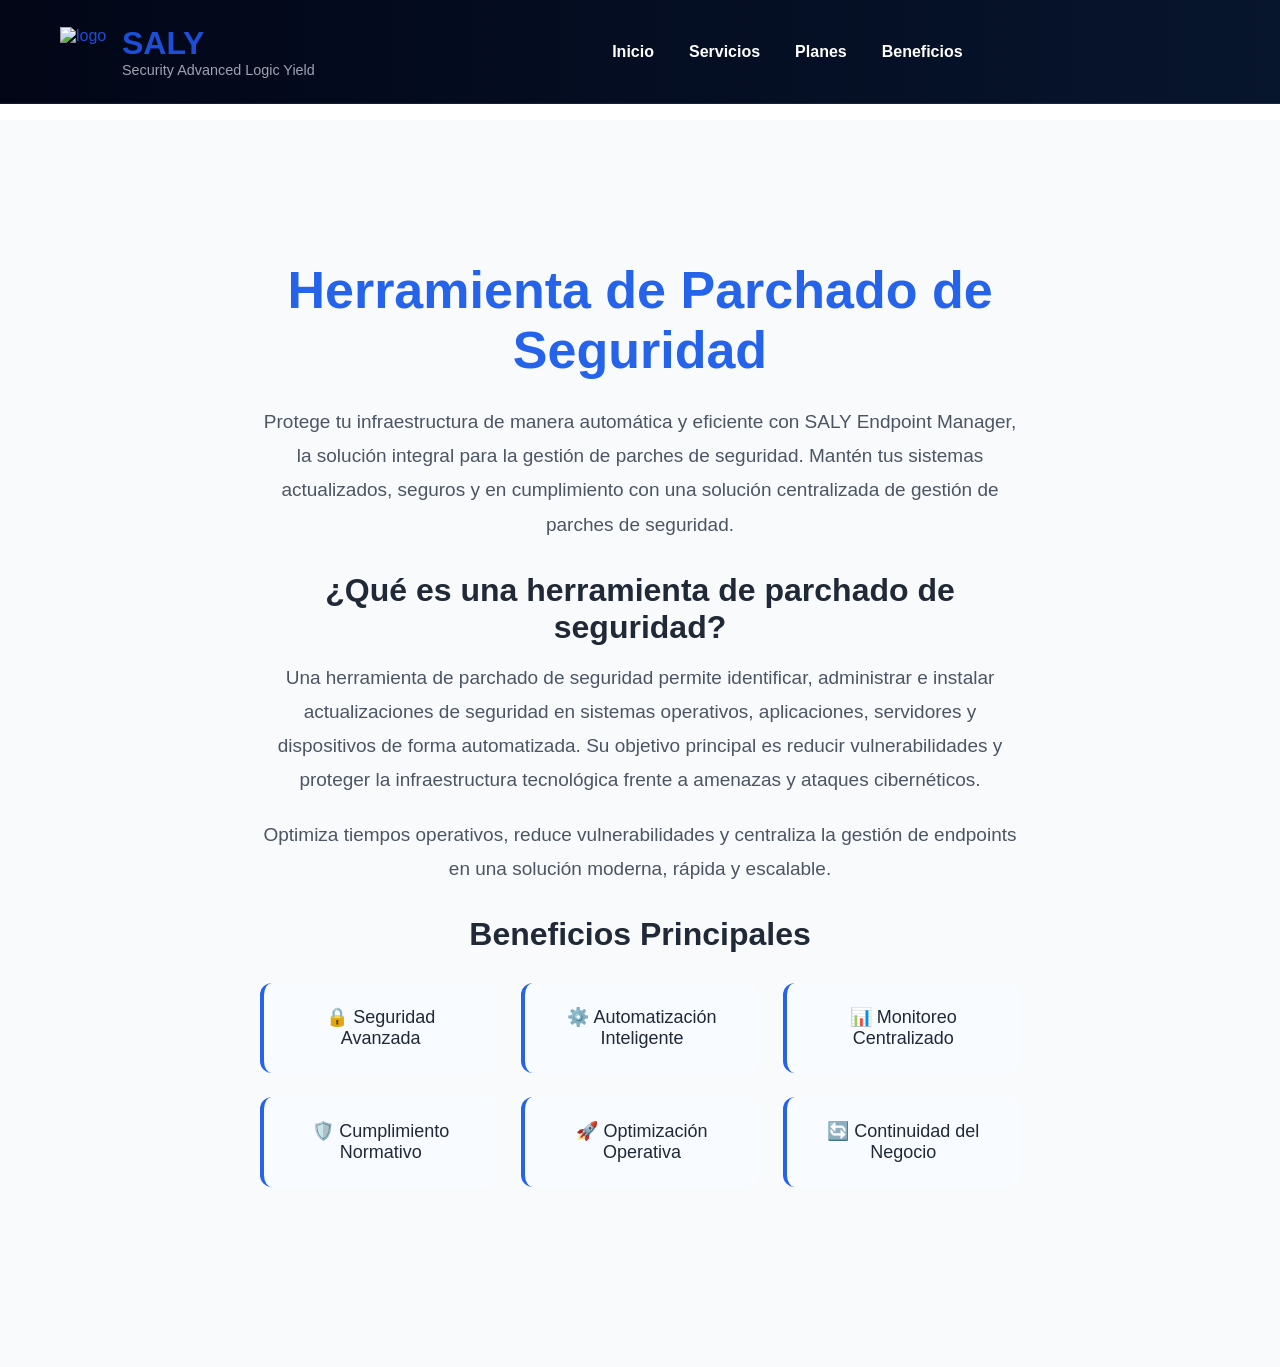
==== aparta/beneficios.html @ e2c3a2bc "Add files via upload" ====
<!doctype html>
<html lang="es">
  <head>
    <meta charset="UTF-8" />
    <meta name="viewport" content="width=device-width, initial-scale=1.0" />
    <title>SALY - Security Advanced Logic Yield</title>

    <style>
      * {
        margin: 0;
        padding: 0;
        box-sizing: border-box;
        font-family: Arial, sans-serif;
      }

      body {
        background: #ffffff;
        color: #1d4ed8;
        padding-top: 120px;
      }

      header {
        padding: 25px 60px;
        background: linear-gradient(90deg, #020617, #07152d);
        border-bottom: 1px solid rgba(255, 255, 255, 0.08);
        position: fixed;
        top: 0;
        left: 0;
        width: 100%;
        z-index: 1000;
      }

      nav {
        display: flex;
        justify-content: space-between;
        align-items: center;
        gap: 40px;
      }

      .logo {
        display: flex;
        align-items: center;
        gap: 12px;
        flex-shrink: 0;
      }

      .logo img {
        width: 50px;
        height: 50px;
      }

      .logo-text h1 {
        font-size: 2rem;
      }
      .logo-text p {
        font-size: 0.9rem;
        color: #9ca3af;
      }

      .menu {
        display: flex;
        gap: 35px;
        list-style: none;
        flex: 1;
        justify-content: center;
      }

      .menu a {
        text-decoration: none;
        color: #ffffff;
        font-weight: 600;
        transition: 0.3s;
        font-size: 1rem;
      }

      .menu a:hover {
        color: #22d3ee;
      }

      .contact-btn {
        display: inline-block;
        padding: 10px 25px;
        border: 2px solid #22d3ee;
        color: #22d3ee;
        text-decoration: none;
        border-radius: 8px;
        font-weight: 600;
        transition: 0.3s;
        white-space: nowrap;
        flex-shrink: 0;
      }

      .contact-btn:hover {
        background: #22d3ee;
        color: #020617;
      }

      .hero {
        padding: 80px 40px;
        background: #f9fafb;
      }

      .hero h1 {
        font-size: 3rem;
        margin-bottom: 20px;
        color: #1f2937;
      }

      .hero p {
        color: #6b7280;
        line-height: 1.8;
        max-width: 800px;
      }

      .back-link {
        display: inline-block;
        margin: 30px auto 0;
        padding: 14px 30px;
        background: #2563eb;
        color: white;
        text-decoration: none;
        border-radius: 10px;
        font-weight: bold;
        transition: 0.3s;
        box-shadow: 0 4px 12px rgba(37, 99, 235, 0.2);
      }

      .back-link:hover {
        background: #1d4ed8;
        transform: translateY(-2px);
        box-shadow: 0 6px 16px rgba(37, 99, 235, 0.3);
      }

      .container {
        width: 100%;
        max-width: 1400px;
        display: flex;
        align-items: center;
        justify-content: center;
        gap: 40px;
        margin: 0 auto;
        padding: 60px 40px;
      }

      /* IMAGEN */
      .image-box {
        flex: 1;
        display: flex;
        justify-content: center;
      }

      .image-box img {
        width: 100%;
        max-width: 700px;
        border-radius: 20px;
        box-shadow: 0 10px 30px rgba(37, 99, 235, 0.15);
      }

      /* TEXTO */
      .text-box {
        flex: 1;
        max-width: 760px;
        margin: 0 auto;
        text-align: center;
      }

      .text-box h1 {
        font-size: 52px;
        margin-bottom: 25px;
        color: #2563eb;
      }

      .text-box h2 {
        font-size: 2rem;
        margin: 30px 0 15px;
        color: #1f2937;
      }

      .text-box p {
        font-size: 19px;
        line-height: 1.8;
        color: #4b5563;
        margin: 0 auto 20px;
        max-width: 760px;
      }

      .highlight {
        color: #2563eb;
        font-weight: bold;
      }

      .btn {
        display: inline-block;
        margin-top: 15px;
        padding: 14px 30px;
        background: #2563eb;
        color: white;
        text-decoration: none;
        border-radius: 10px;
        font-weight: bold;
        transition: 0.3s;
        box-shadow: 0 4px 12px rgba(37, 99, 235, 0.2);
      }

      .btn:hover {
        background: #1d4ed8;
        transform: translateY(-2px);
        box-shadow: 0 6px 16px rgba(37, 99, 235, 0.3);
      }

      .benefits-list {
        display: grid;
        grid-template-columns: repeat(3, 1fr);
        gap: 24px;
        margin: 30px auto 40px;
        max-width: 980px;
        list-style: none;
        padding: 0;
      }

      .benefits-list li {
        display: flex;
        align-items: center;
        justify-content: center;
        padding: 22px;
        background: #f8fbff;
        border-radius: 12px;
        border-left: 4px solid #2563eb;
        font-size: 18px;
        color: #1f2937;
        text-align: center;
        transition: 0.25s;
        min-height: 90px;
      }

      .benefits-list li:hover {
        background: #eef6ff;
        transform: translateY(-6px);
        box-shadow: 0 6px 18px rgba(37, 99, 235, 0.12);
      }

      /* Footer kept */
      footer {
        text-align: center;
        padding: 20px;
        color: #006aff;
      }

      /* RESPONSIVE */
      @media (max-width: 1000px) {
        .container {
          flex-direction: column;
          text-align: center;
        }

        .text-box h1 {
          font-size: 40px;
        }

        .text-box p {
          font-size: 17px;
        }

        nav {
          flex-direction: column;
          gap: 15px;
        }

        .menu {
          flex-direction: column;
          gap: 15px;
        }
        footer {
          text-align: center;
          padding: 40px;
          color: #0004ff;
          font-size: 0.9rem;
        }
      }
    </style>
  </head>
  <body>
    <header>
      <nav>
        <div class="logo">
          <img
            src="C:\Users\Payments way\Documents\SALI\Logo\logo.png"
            alt="logo"
          />
          <div class="logo-text">
            <h1>SALY</h1>
            <p>Security Advanced Logic Yield</p>
          </div>
        </div>

        <ul class="menu">
          <li><a href="../index.html">Inicio</a></li>
          <li><a href="servicios.html">Servicios</a></li>
          <li><a href="planes.html">Planes</a></li>
          <li><a href="beneficios.html">Beneficios</a></li>
        </ul>
      </nav>
    </header>
    <main class="hero">
      <div class="container">
        <div class="text-box">
          <h1>Herramienta de Parchado de Seguridad</h1>

          <p>
            Protege tu infraestructura de manera automática y eficiente con SALY Endpoint Manager, la solución integral para la gestión de parches de seguridad.
            Mantén tus sistemas actualizados, seguros y en cumplimiento con una solución centralizada de gestión de parches de seguridad.
          </p>
          <h2>¿Qué es una herramienta de parchado de seguridad?</h2>
          <p>
            Una herramienta de parchado de seguridad permite identificar, administrar e instalar actualizaciones de seguridad en sistemas operativos, aplicaciones, servidores y dispositivos de forma automatizada.
            Su objetivo principal es reducir vulnerabilidades y proteger la infraestructura tecnológica frente a amenazas y ataques cibernéticos.
          </p>

          <p>
            Optimiza tiempos operativos, reduce vulnerabilidades y centraliza la
            gestión de endpoints en una solución moderna, rápida y escalable.
          </p>
          <h2>Beneficios Principales</h2>
          <section class="benefits-section">
            <ul class="benefits-list">
              <li>🔒 Seguridad Avanzada</li>
              <li>⚙️ Automatización Inteligente</li>
              <li>📊 Monitoreo Centralizado</li>
              <li>🛡️ Cumplimiento Normativo</li>
              <li>🚀 Optimización Operativa</li>
              <li>🔄 Continuidad del Negocio</li>
            </ul>
          </section>
        </div>
      </div>
  </body>
</html>
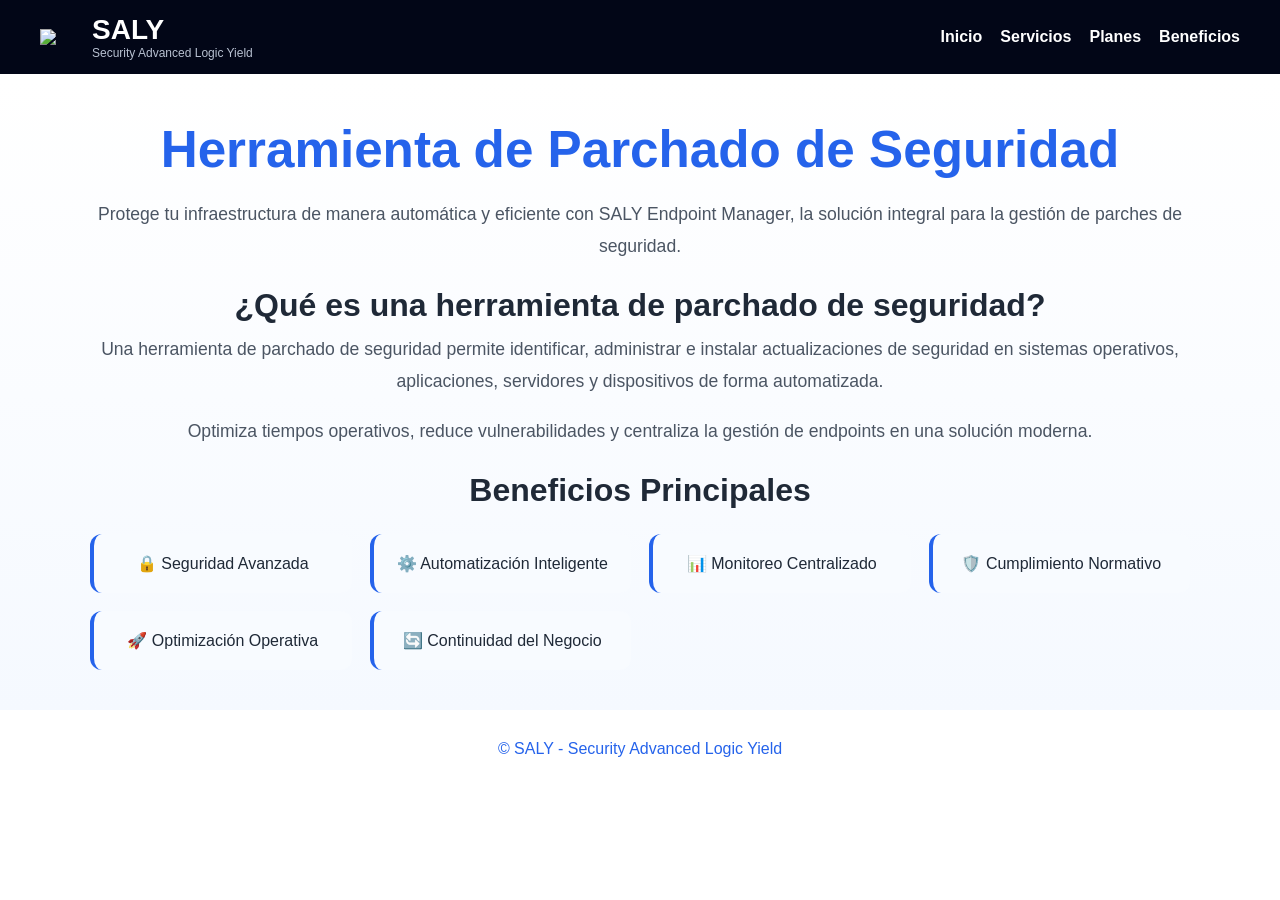
==== commit c5b99b58: "Update beneficios.html" ====
--- a/aparta/beneficios.html
+++ b/aparta/beneficios.html
@@ -1,337 +1,62 @@
 <!doctype html>
 <html lang="es">
-  <head>
-    <meta charset="UTF-8" />
-    <meta name="viewport" content="width=device-width, initial-scale=1.0" />
-    <title>SALY - Security Advanced Logic Yield</title>
-
-    <style>
-      * {
-        margin: 0;
-        padding: 0;
-        box-sizing: border-box;
-        font-family: Arial, sans-serif;
-      }
-
-      body {
-        background: #ffffff;
-        color: #1d4ed8;
-        padding-top: 120px;
-      }
-
-      header {
-        padding: 25px 60px;
-        background: linear-gradient(90deg, #020617, #07152d);
-        border-bottom: 1px solid rgba(255, 255, 255, 0.08);
-        position: fixed;
-        top: 0;
-        left: 0;
-        width: 100%;
-        z-index: 1000;
-      }
-
-      nav {
-        display: flex;
-        justify-content: space-between;
-        align-items: center;
-        gap: 40px;
-      }
-
-      .logo {
-        display: flex;
-        align-items: center;
-        gap: 12px;
-        flex-shrink: 0;
-      }
-
-      .logo img {
-        width: 50px;
-        height: 50px;
-      }
-
-      .logo-text h1 {
-        font-size: 2rem;
-      }
-      .logo-text p {
-        font-size: 0.9rem;
-        color: #9ca3af;
-      }
-
-      .menu {
-        display: flex;
-        gap: 35px;
-        list-style: none;
-        flex: 1;
-        justify-content: center;
-      }
-
-      .menu a {
-        text-decoration: none;
-        color: #ffffff;
-        font-weight: 600;
-        transition: 0.3s;
-        font-size: 1rem;
-      }
-
-      .menu a:hover {
-        color: #22d3ee;
-      }
-
-      .contact-btn {
-        display: inline-block;
-        padding: 10px 25px;
-        border: 2px solid #22d3ee;
-        color: #22d3ee;
-        text-decoration: none;
-        border-radius: 8px;
-        font-weight: 600;
-        transition: 0.3s;
-        white-space: nowrap;
-        flex-shrink: 0;
-      }
-
-      .contact-btn:hover {
-        background: #22d3ee;
-        color: #020617;
-      }
-
-      .hero {
-        padding: 80px 40px;
-        background: #f9fafb;
-      }
-
-      .hero h1 {
-        font-size: 3rem;
-        margin-bottom: 20px;
-        color: #1f2937;
-      }
-
-      .hero p {
-        color: #6b7280;
-        line-height: 1.8;
-        max-width: 800px;
-      }
-
-      .back-link {
-        display: inline-block;
-        margin: 30px auto 0;
-        padding: 14px 30px;
-        background: #2563eb;
-        color: white;
-        text-decoration: none;
-        border-radius: 10px;
-        font-weight: bold;
-        transition: 0.3s;
-        box-shadow: 0 4px 12px rgba(37, 99, 235, 0.2);
-      }
-
-      .back-link:hover {
-        background: #1d4ed8;
-        transform: translateY(-2px);
-        box-shadow: 0 6px 16px rgba(37, 99, 235, 0.3);
-      }
-
-      .container {
-        width: 100%;
-        max-width: 1400px;
-        display: flex;
-        align-items: center;
-        justify-content: center;
-        gap: 40px;
-        margin: 0 auto;
-        padding: 60px 40px;
-      }
-
-      /* IMAGEN */
-      .image-box {
-        flex: 1;
-        display: flex;
-        justify-content: center;
-      }
-
-      .image-box img {
-        width: 100%;
-        max-width: 700px;
-        border-radius: 20px;
-        box-shadow: 0 10px 30px rgba(37, 99, 235, 0.15);
-      }
-
-      /* TEXTO */
-      .text-box {
-        flex: 1;
-        max-width: 760px;
-        margin: 0 auto;
-        text-align: center;
-      }
-
-      .text-box h1 {
-        font-size: 52px;
-        margin-bottom: 25px;
-        color: #2563eb;
-      }
-
-      .text-box h2 {
-        font-size: 2rem;
-        margin: 30px 0 15px;
-        color: #1f2937;
-      }
-
-      .text-box p {
-        font-size: 19px;
-        line-height: 1.8;
-        color: #4b5563;
-        margin: 0 auto 20px;
-        max-width: 760px;
-      }
-
-      .highlight {
-        color: #2563eb;
-        font-weight: bold;
-      }
-
-      .btn {
-        display: inline-block;
-        margin-top: 15px;
-        padding: 14px 30px;
-        background: #2563eb;
-        color: white;
-        text-decoration: none;
-        border-radius: 10px;
-        font-weight: bold;
-        transition: 0.3s;
-        box-shadow: 0 4px 12px rgba(37, 99, 235, 0.2);
-      }
-
-      .btn:hover {
-        background: #1d4ed8;
-        transform: translateY(-2px);
-        box-shadow: 0 6px 16px rgba(37, 99, 235, 0.3);
-      }
-
-      .benefits-list {
-        display: grid;
-        grid-template-columns: repeat(3, 1fr);
-        gap: 24px;
-        margin: 30px auto 40px;
-        max-width: 980px;
-        list-style: none;
-        padding: 0;
-      }
-
-      .benefits-list li {
-        display: flex;
-        align-items: center;
-        justify-content: center;
-        padding: 22px;
-        background: #f8fbff;
-        border-radius: 12px;
-        border-left: 4px solid #2563eb;
-        font-size: 18px;
-        color: #1f2937;
-        text-align: center;
-        transition: 0.25s;
-        min-height: 90px;
-      }
-
-      .benefits-list li:hover {
-        background: #eef6ff;
-        transform: translateY(-6px);
-        box-shadow: 0 6px 18px rgba(37, 99, 235, 0.12);
-      }
-
-      /* Footer kept */
-      footer {
-        text-align: center;
-        padding: 20px;
-        color: #006aff;
-      }
-
-      /* RESPONSIVE */
-      @media (max-width: 1000px) {
-        .container {
-          flex-direction: column;
-          text-align: center;
-        }
-
-        .text-box h1 {
-          font-size: 40px;
-        }
-
-        .text-box p {
-          font-size: 17px;
-        }
-
-        nav {
-          flex-direction: column;
-          gap: 15px;
-        }
-
-        .menu {
-          flex-direction: column;
-          gap: 15px;
-        }
-        footer {
-          text-align: center;
-          padding: 40px;
-          color: #0004ff;
-          font-size: 0.9rem;
-        }
-      }
-    </style>
-  </head>
-  <body>
-    <header>
-      <nav>
-        <div class="logo">
-          <img
-            src="C:\Users\Payments way\Documents\SALI\Logo\logo.png"
-            alt="logo"
-          />
-          <div class="logo-text">
-            <h1>SALY</h1>
-            <p>Security Advanced Logic Yield</p>
-          </div>
-        </div>
-
-        <ul class="menu">
-          <li><a href="../index.html">Inicio</a></li>
-          <li><a href="servicios.html">Servicios</a></li>
-          <li><a href="planes.html">Planes</a></li>
-          <li><a href="beneficios.html">Beneficios</a></li>
-        </ul>
-      </nav>
-    </header>
-    <main class="hero">
-      <div class="container">
-        <div class="text-box">
-          <h1>Herramienta de Parchado de Seguridad</h1>
-
-          <p>
-            Protege tu infraestructura de manera automática y eficiente con SALY Endpoint Manager, la solución integral para la gestión de parches de seguridad.
-            Mantén tus sistemas actualizados, seguros y en cumplimiento con una solución centralizada de gestión de parches de seguridad.
-          </p>
-          <h2>¿Qué es una herramienta de parchado de seguridad?</h2>
-          <p>
-            Una herramienta de parchado de seguridad permite identificar, administrar e instalar actualizaciones de seguridad en sistemas operativos, aplicaciones, servidores y dispositivos de forma automatizada.
-            Su objetivo principal es reducir vulnerabilidades y proteger la infraestructura tecnológica frente a amenazas y ataques cibernéticos.
-          </p>
-
-          <p>
-            Optimiza tiempos operativos, reduce vulnerabilidades y centraliza la
-            gestión de endpoints en una solución moderna, rápida y escalable.
-          </p>
-          <h2>Beneficios Principales</h2>
-          <section class="benefits-section">
-            <ul class="benefits-list">
-              <li>🔒 Seguridad Avanzada</li>
-              <li>⚙️ Automatización Inteligente</li>
-              <li>📊 Monitoreo Centralizado</li>
-              <li>🛡️ Cumplimiento Normativo</li>
-              <li>🚀 Optimización Operativa</li>
-              <li>🔄 Continuidad del Negocio</li>
-            </ul>
-          </section>
-        </div>
-      </div>
-  </body>
-</html>
+<head>
+<meta charset="UTF-8">
+<meta name="viewport" content="width=device-width,initial-scale=1">
+<title>SALY - Responsive</title>
+<style>
+*{margin:0;padding:0;box-sizing:border-box;font-family:Arial,sans-serif}
+body{background:#fff;color:#1f2937;padding-top:80px}
+header{position:fixed;top:0;left:0;width:100%;background:#020617;color:#fff;padding:14px 20px;z-index:999}
+nav{display:flex;justify-content:space-between;align-items:center;flex-wrap:wrap;gap:15px;max-width:1200px;margin:auto}
+.logo{display:flex;align-items:center;gap:10px}.logo img{width:42px}.logo h1{font-size:28px}.logo p{font-size:12px;color:#b8c1d1}
+.menu{display:flex;list-style:none;gap:18px;flex-wrap:wrap}.menu a{color:#fff;text-decoration:none;font-weight:bold}
+.hero{padding:40px 20px;background:linear-gradient(#fff,#f5f9ff)}
+.container{max-width:1100px;margin:auto}
+.text-box{text-align:center}
+.text-box h1{font-size:clamp(2rem,5vw,3.2rem);color:#2563eb;margin-bottom:20px}
+.text-box h2{font-size:clamp(1.5rem,4vw,2rem);margin:25px 0 10px}
+.text-box p{font-size:clamp(1rem,2vw,1.1rem);line-height:1.8;color:#4b5563;margin-bottom:18px}
+.benefits-list{display:grid;grid-template-columns:repeat(auto-fit,minmax(220px,1fr));gap:18px;list-style:none;margin-top:25px}
+.benefits-list li{background:#f8fbff;padding:20px;border-left:4px solid #2563eb;border-radius:12px;text-align:center;transition:.3s}
+.benefits-list li:hover{transform:translateY(-4px);box-shadow:0 6px 16px rgba(0,0,0,.1)}
+footer{text-align:center;padding:30px;color:#2563eb}
+@media(max-width:768px){
+body{padding-top:120px}
+nav{flex-direction:column}
+.menu{justify-content:center}
+.logo p{display:none}
+}
+</style>
+</head>
+<body>
+<header><nav>
+<div class="logo">
+<img src="https://raw.githubusercontent.com/CarlosdSolano/Proyecto/main/Logo/logo.png">
+<div><h1>SALY</h1><p>Security Advanced Logic Yield</p></div>
+</div>
+<ul class="menu">
+<li><a href="../index.html">Inicio</a></li>
+<li><a href="servicios.html">Servicios</a></li>
+<li><a href="planes.html">Planes</a></li>
+<li><a href="beneficios.html">Beneficios</a></li>
+</ul>
+</nav></header>
+<main class="hero"><div class="container"><div class="text-box">
+<h1>Herramienta de Parchado de Seguridad</h1>
+<p>Protege tu infraestructura de manera automática y eficiente con SALY Endpoint Manager, la solución integral para la gestión de parches de seguridad.</p>
+<h2>¿Qué es una herramienta de parchado de seguridad?</h2>
+<p>Una herramienta de parchado de seguridad permite identificar, administrar e instalar actualizaciones de seguridad en sistemas operativos, aplicaciones, servidores y dispositivos de forma automatizada.</p>
+<p>Optimiza tiempos operativos, reduce vulnerabilidades y centraliza la gestión de endpoints en una solución moderna.</p>
+<h2>Beneficios Principales</h2>
+<ul class="benefits-list">
+<li>🔒 Seguridad Avanzada</li>
+<li>⚙️ Automatización Inteligente</li>
+<li>📊 Monitoreo Centralizado</li>
+<li>🛡️ Cumplimiento Normativo</li>
+<li>🚀 Optimización Operativa</li>
+<li>🔄 Continuidad del Negocio</li>
+</ul>
+</div></div></main>
+<footer>© SALY - Security Advanced Logic Yield</footer>
+</body></html>
